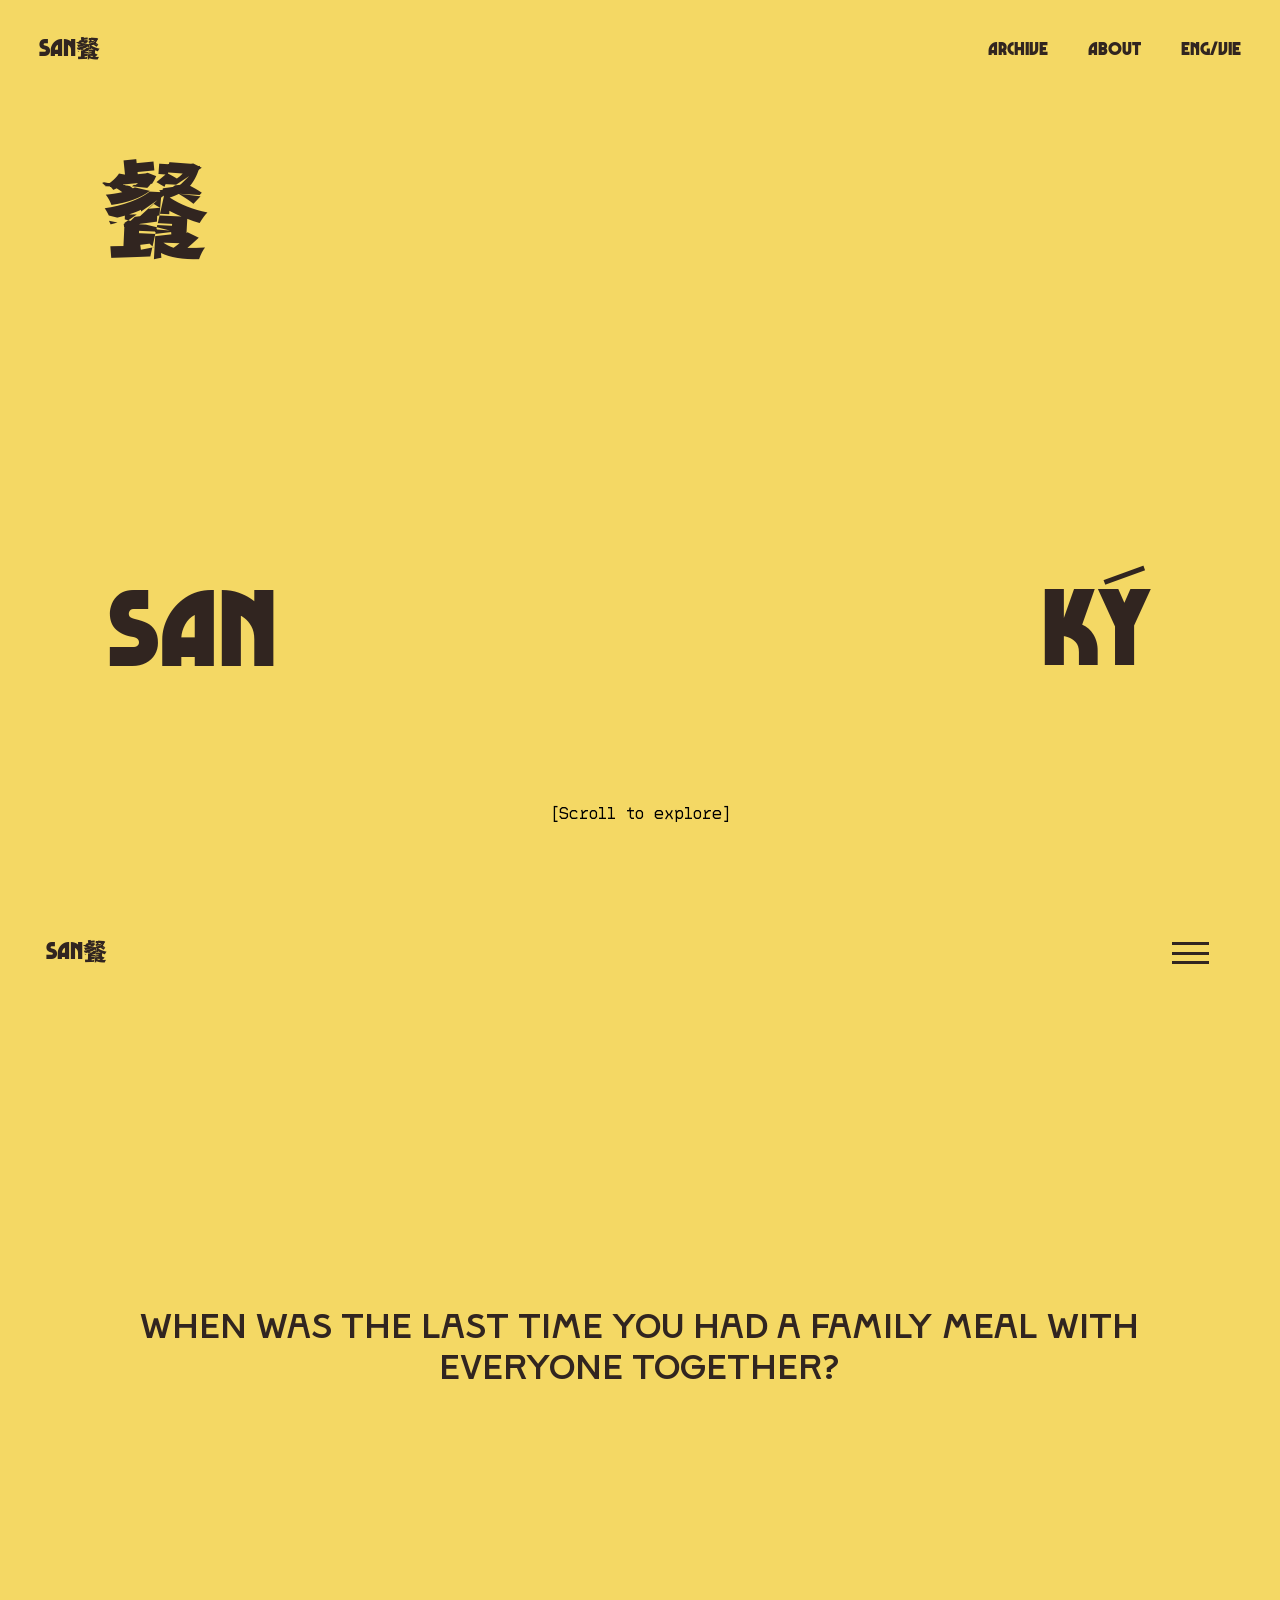
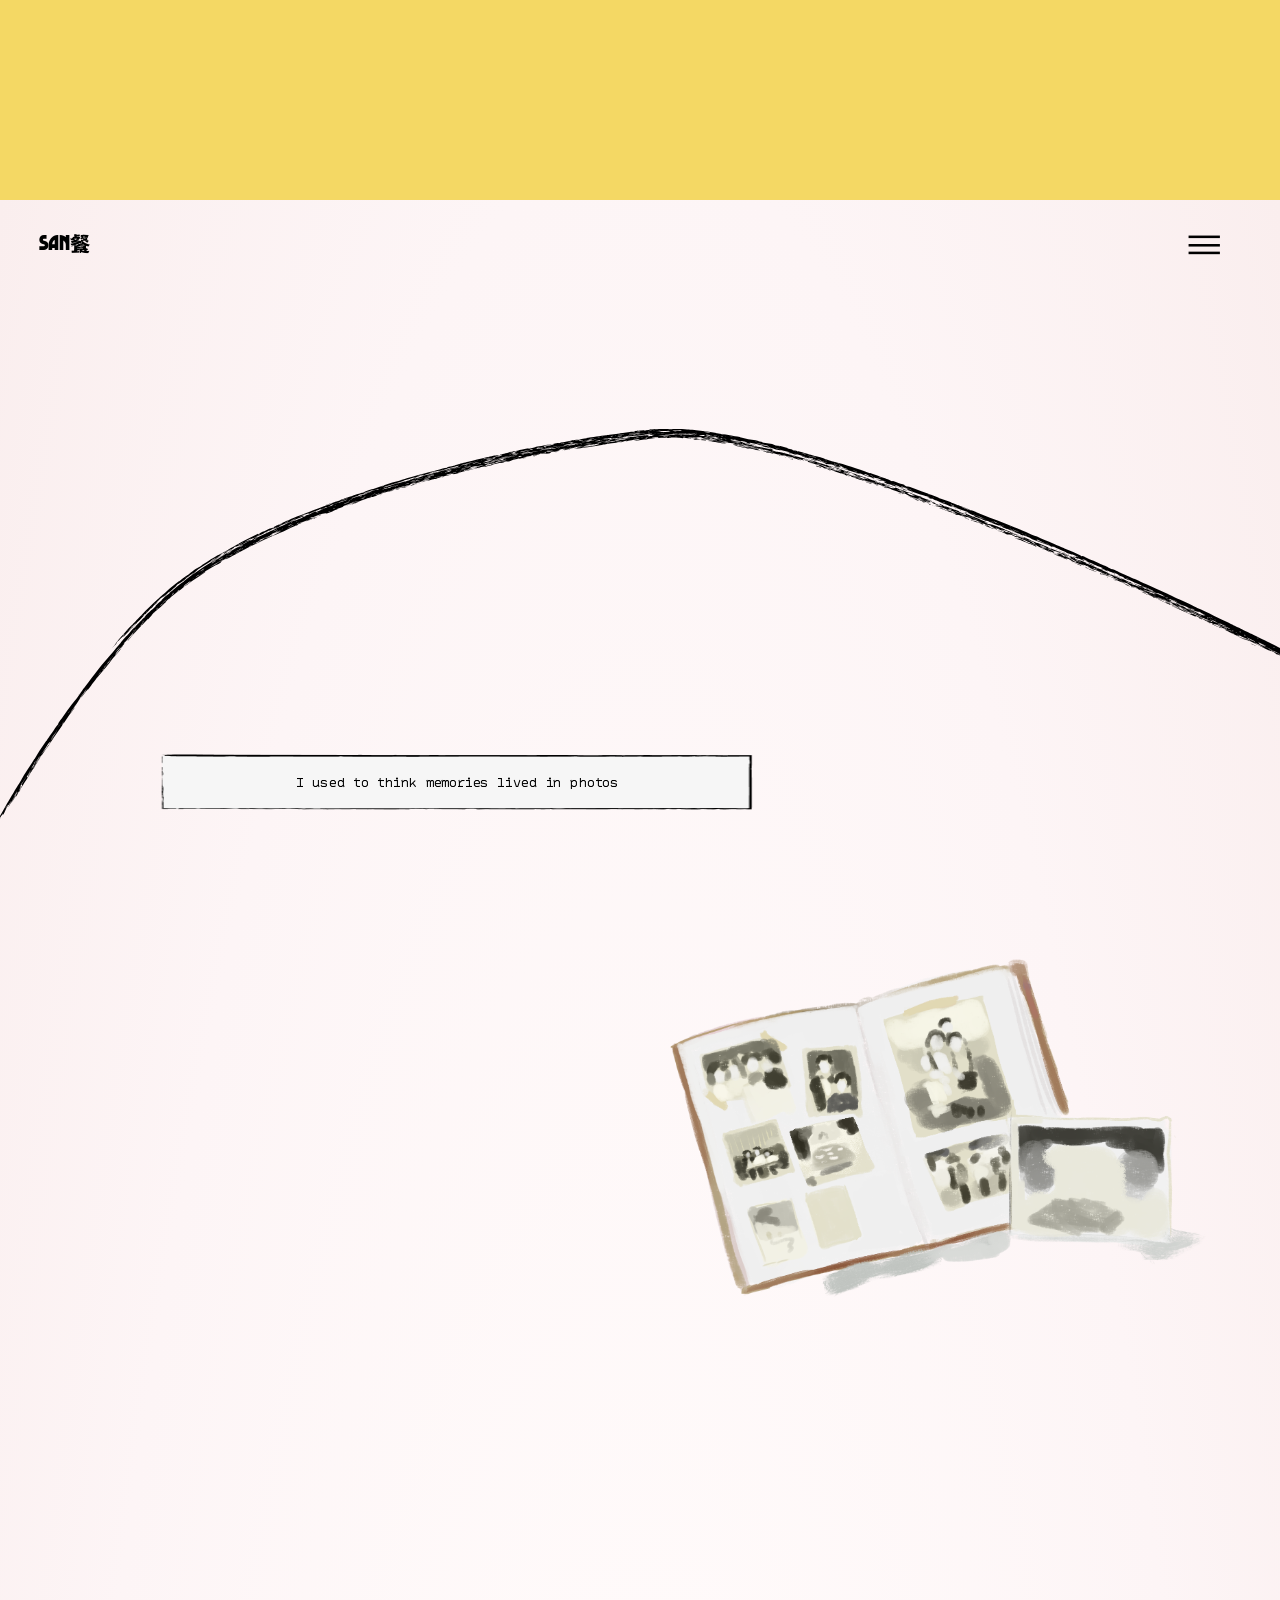
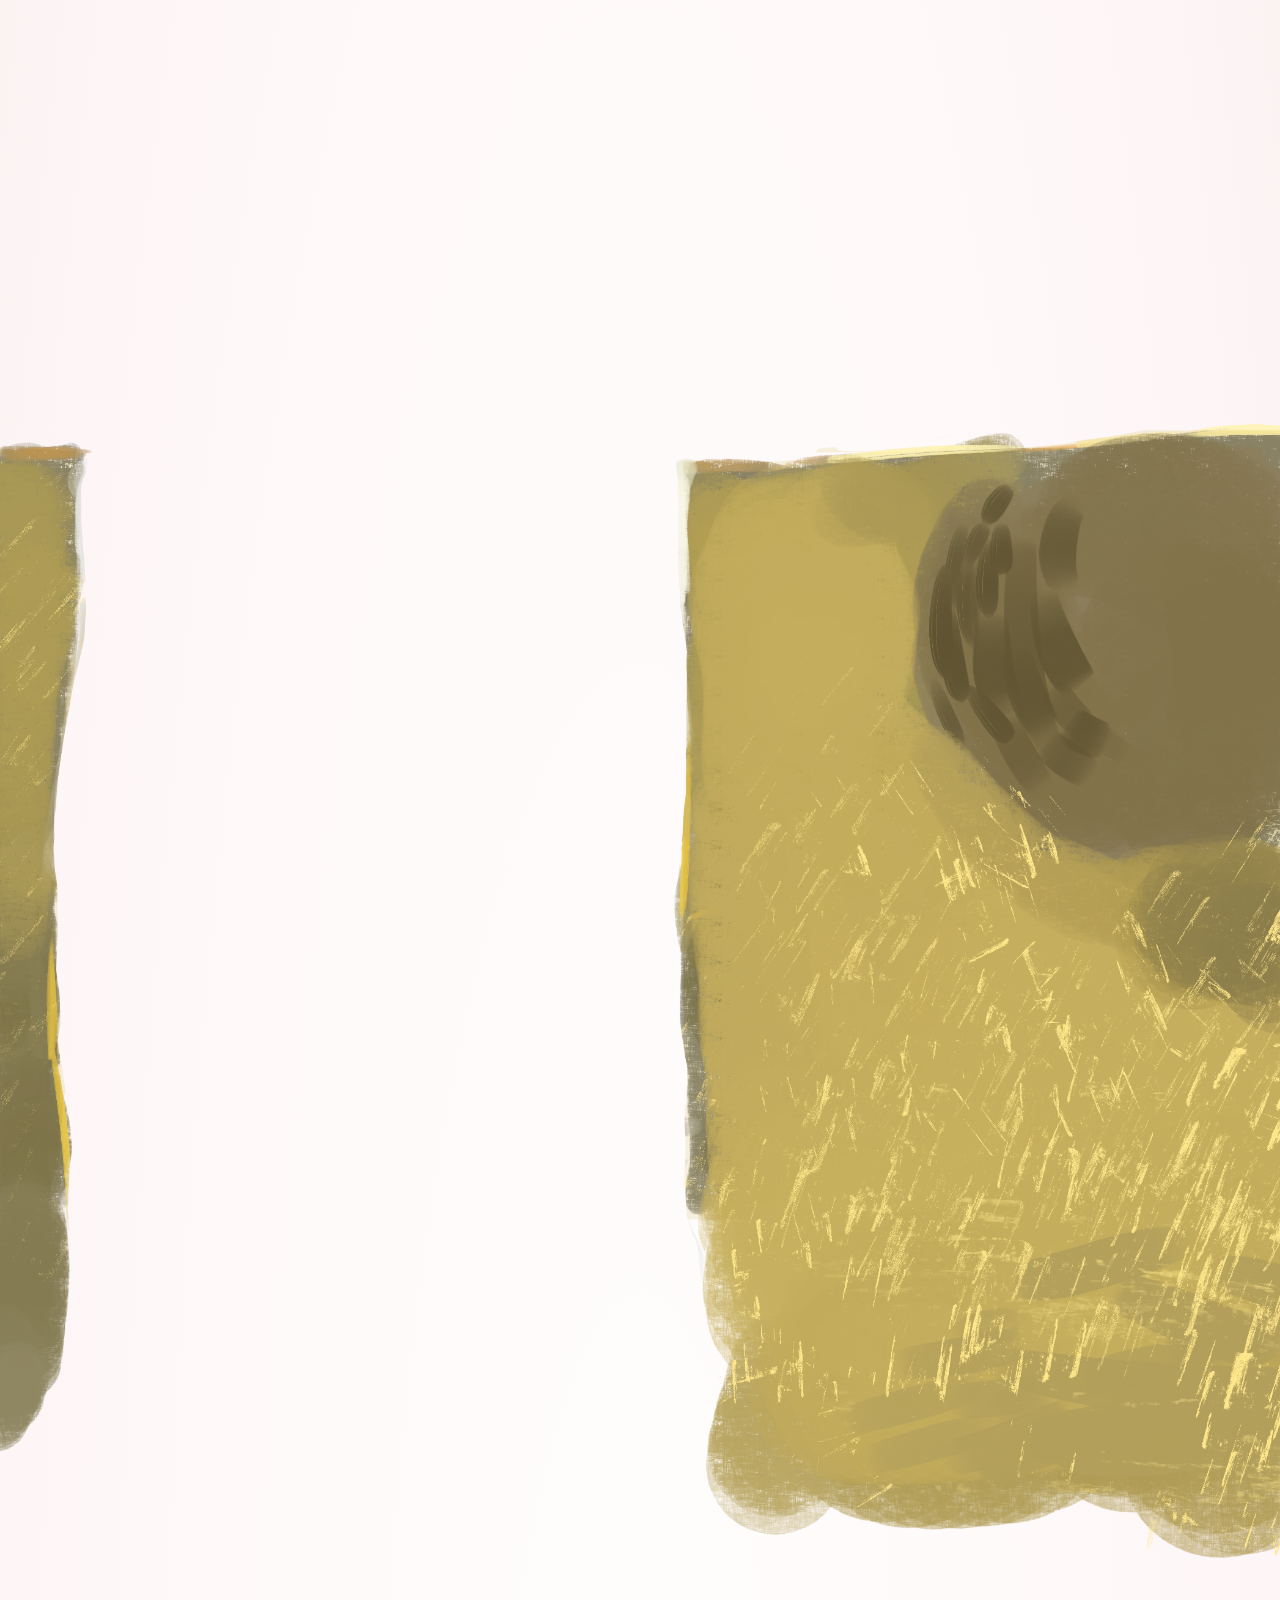
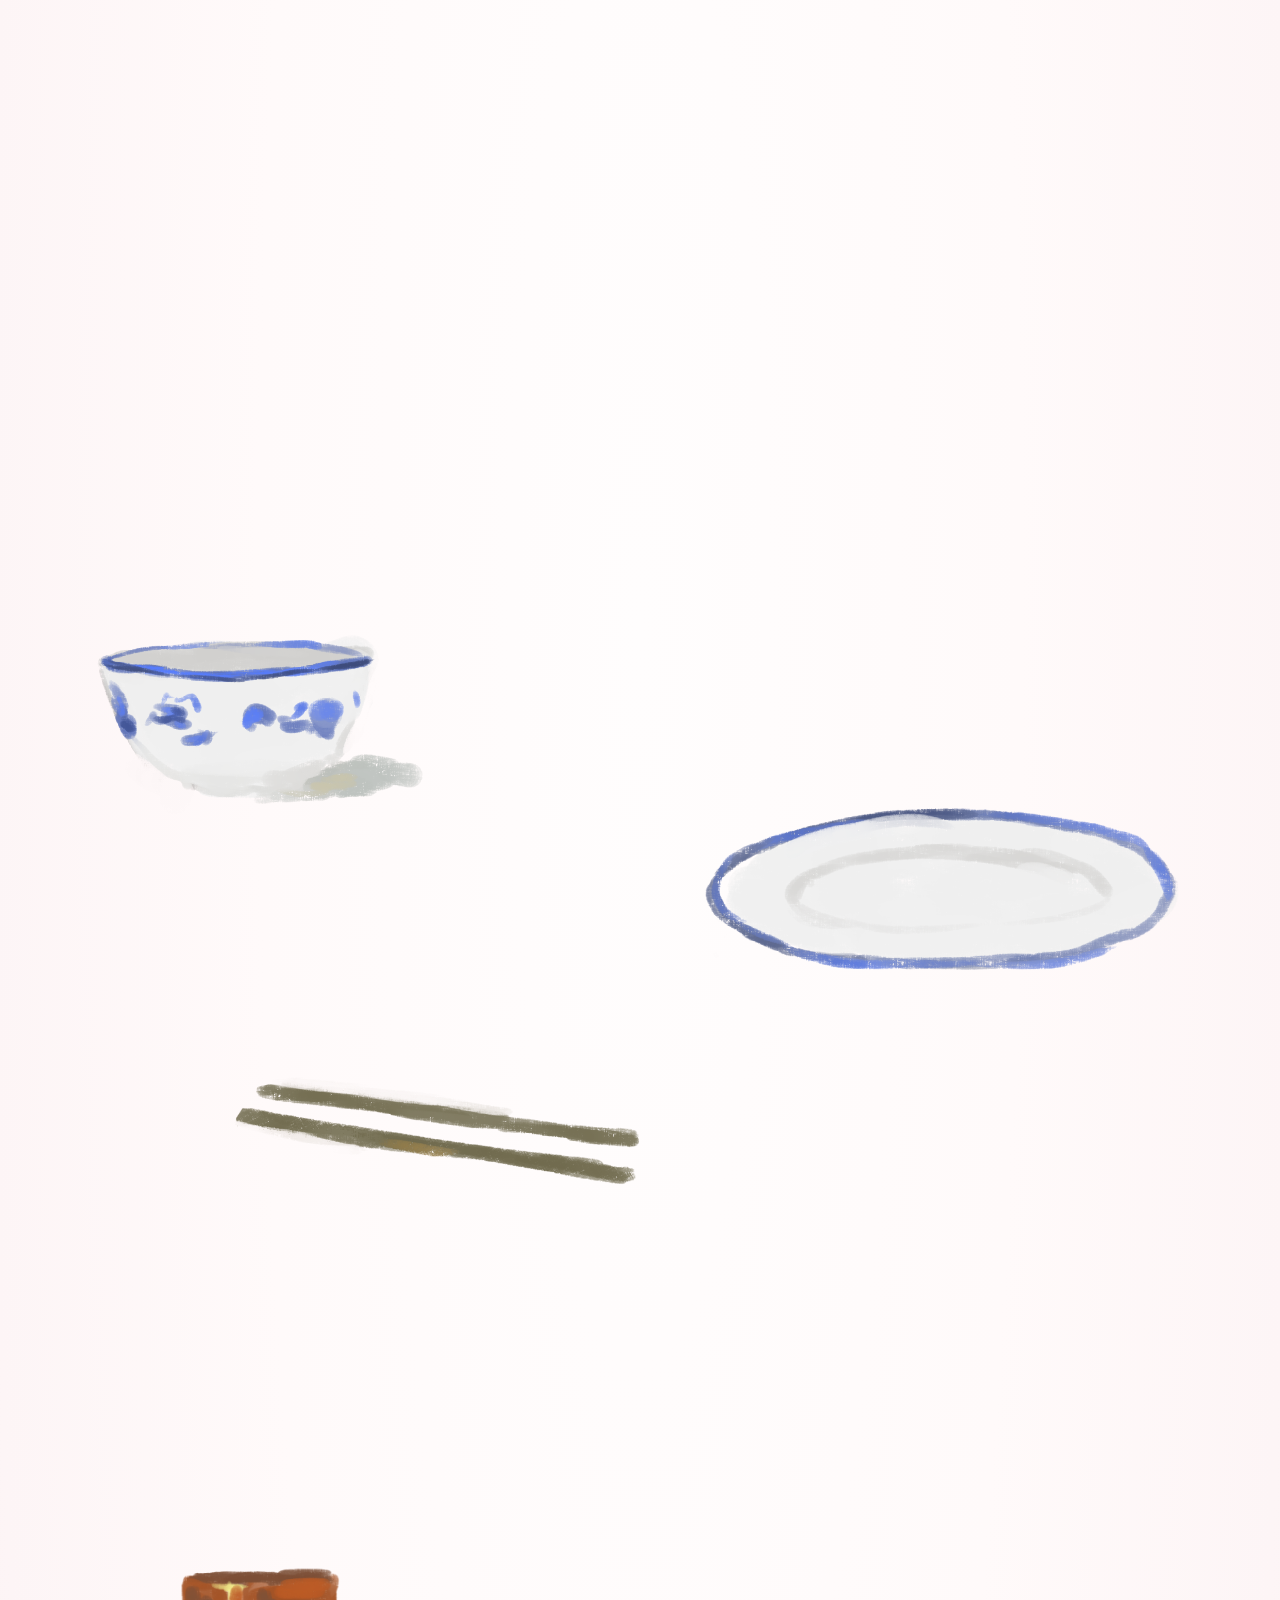
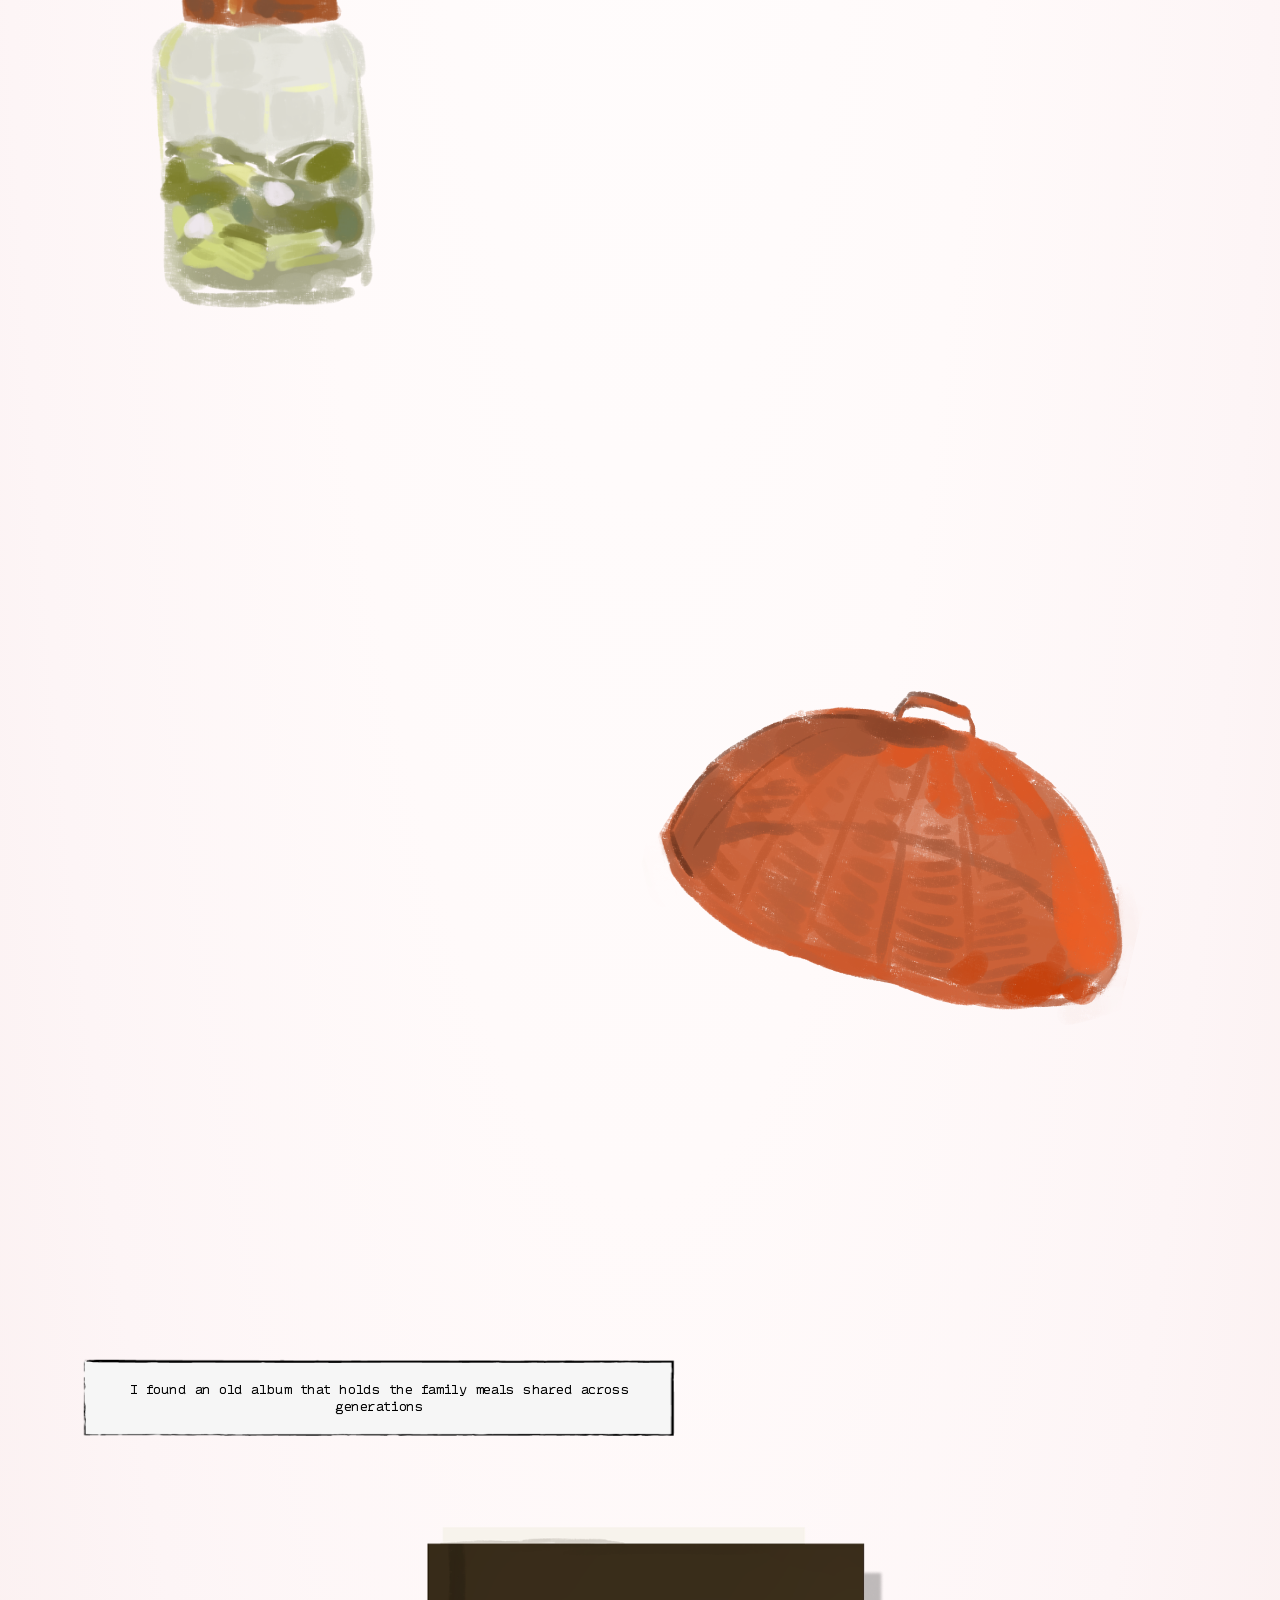
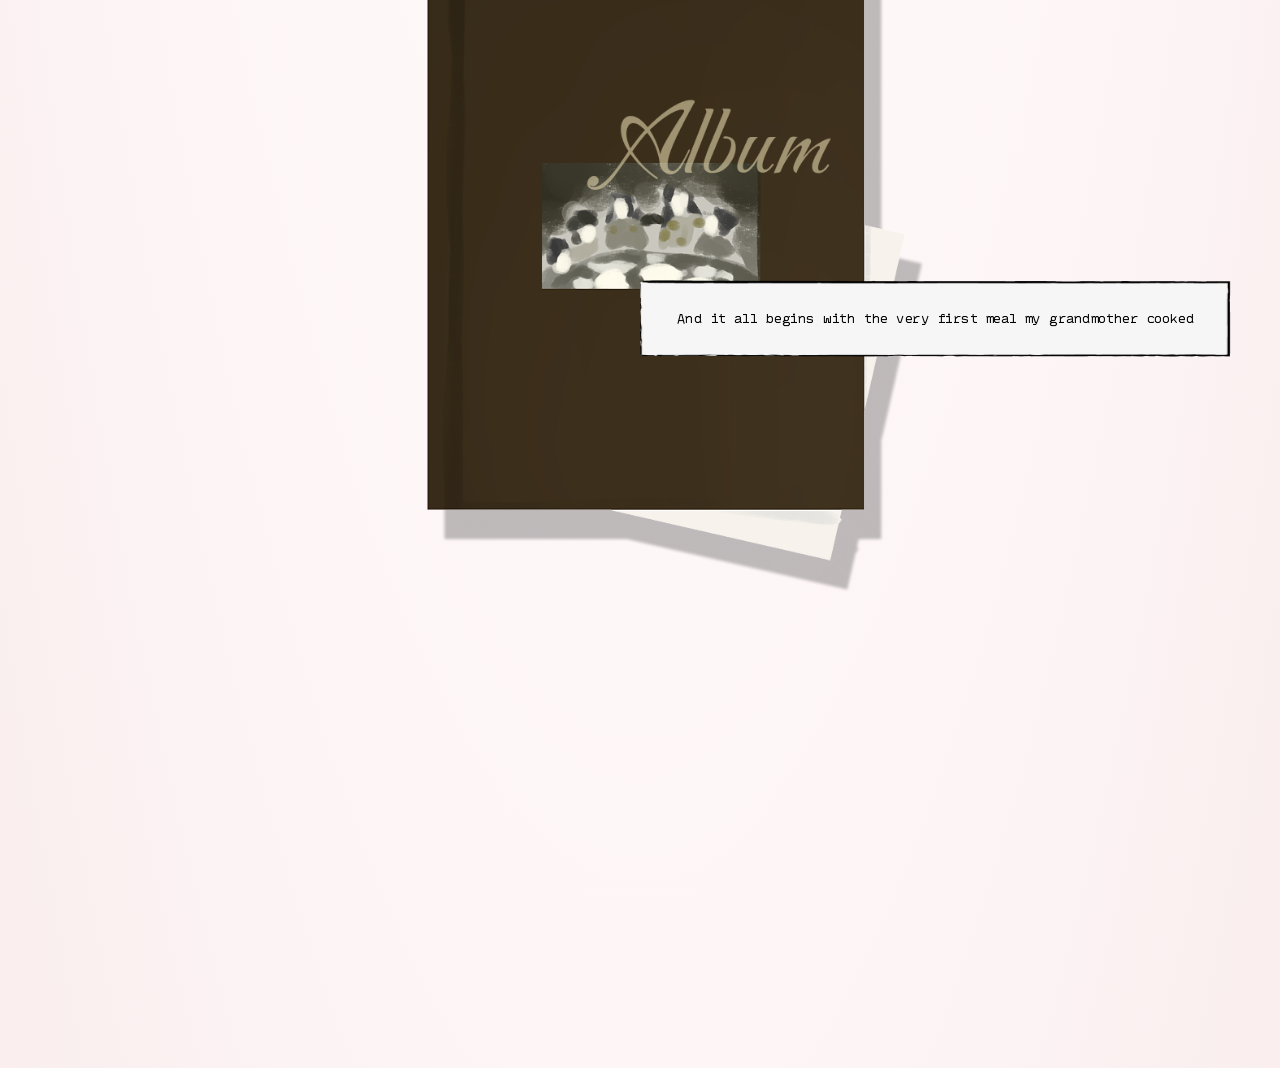
==== index.html @ 3f231390 "Cập nhật mã nguồn từ file ZIP Google AI Studio" ====
<!DOCTYPE html>
<html lang="en">

<head>
    <meta charset="UTF-8">
    <meta name="viewport" content="width=device-width, initial-scale=1.0">
    <title>SAN Ký</title>
    <link rel="stylesheet" href="./Style.css">
</head>

<body>

    <section class="hero" id="heroSection">

        <div class="brand">
            <span class="brand-text">San</span>
            <span class="brand-cn">餐</span>
        </div>

        <nav class="nav-links">
            <a href="#">Archive</a>
            <a href="#">About</a>
            <a href="#">Eng/vie</a>
        </nav>

        <div class="hero-kanji">餐</div>

        <div class="hero-title-left">SAN</div>

        <div class="hero-title-right">KÝ</div>

        <div class="scroll-hint">
            [Scroll to explore]
        </div>

        <div id="cursorTrail"></div>

    </section>


    <section class="story-screen" id="storyScreen">

        <div class="story-brand">
            <span class="brand-text">San</span>
            <span class="brand-cn">餐</span>
        </div>

        <button class="menu-btn" type="button">
            <span></span>
            <span></span>
            <span></span>
        </button>

        <div class="story-content">

            <div class="story-stage active" id="questionStage">

                <p class="story-text reveal-line">
                    WHEN WAS THE LAST TIME YOU HAD A FAMILY MEAL WITH EVERYONE TOGETHER?
                </p>

            </div>

            <div class="story-stage" id="seatStage">

                <p class="story-text reveal-line">
                    Take a seat
                </p>

            </div>

            <div class="story-stage" id="discoverStage">

                <p class="story-text reveal-line">
                    Let's dIscover IT together
                </p>

                <button
                    class="start-btn"
                    id="startButton"
                    type="button"
                >

                    <img
                        id="startButtonImage"
                        src="./assets/button/START.png"
                        alt="START"
                    >

                </button>

            </div>

        </div>

    </section>


    <section class="memory-screen" id="memoryScreen">

        <div class="memory-brand">
            <span class="brand-text">San</span>
            <span class="brand-cn">餐</span>
        </div>

        <button class="memory-menu-btn" type="button">
            <span></span>
            <span></span>
            <span></span>
        </button>


        <div
            class="memory-message memory-message-1"
            id="memoryMessage1"
        >

            <div class="memory-text memory-text-1">
                The soft clinking of bowls and chopsticks can be heard
            </div>

        </div>


        <div
            class="memory-message memory-message-2"
            id="memoryMessage2"
        >

            <div class="memory-text memory-text-2">
                They live around the dining table, in the meals we share with the people we love
            </div>

        </div>


        <div
            class="memory-message memory-message-3"
            id="memoryMessage3"
        >

            <div class="memory-text memory-text-3">
                Some memories are not found in big moments
            </div>

        </div>


        <div
            class="memory-scroll-hint"
            id="memoryScrollHint"
        >
            [Scroll to explore]
        </div>

    </section>


    <section
        class="journey-section"
        id="journeySection"
    >

        <div class="journey-canvas">


            <div class="journey-header">

                <span class="brand-text">
                    San
                </span>

                <span class="brand-cn">
                    餐
                </span>

            </div>


            <button
                class="journey-menu"
                type="button"
            >

                <span></span>
                <span></span>
                <span></span>

            </button>


            <img
                class="curve-frame"
                src="./assets/story/curve.svg"
                alt=""
            >


            <div class="story-frame story-frame-1">

                <img
                    src="./assets/story/frame.png"
                    alt=""
                >

                <p>
                    I used to think memories lived in photos
                </p>

            </div>


            <img
                class="long-ban"
                src="./assets/story/album-photo.png"
                alt=""
            >


            <div
                class="kitchen-scene"
                id="kitchenScene"
            >

                <div
                    class="kitchen-reveal"
                    id="kitchenReveal"
                >

                    <img
                        src="./assets/story/kitchen.png"
                        class="kitchen-source"
                        id="kitchenSource"
                        alt=""
                    >

                    <canvas
                        id="kitchenCanvas"
                        class="kitchen-canvas"
                    ></canvas>

                    <img
                        src="./assets/story/kitchen-front.png"
                        class="kitchen-wall"
                        alt=""
                    >

                </div>

            </div>


            <div
                class="story-frame story-frame-2 journey-text-2"
                id="journeyText2"
            >

                <img
                    src="./assets/story/frame.png"
                    alt=""
                >

                <p>
                    Later, I found them in a simple bowl, a pair of chopsticks,
                    or a familiar dish on the table
                </p>

            </div>


            <img
                class="food food-bowl"
                src="./assets/story/bowl.png"
                alt=""
            >


            <img
                class="food food-plate"
                src="./assets/story/plate.png"
                alt=""
            >


            <img
                class="food food-chopsticks"
                src="./assets/story/chopsticks.png"
                alt=""
            >


            <img
                class="food food-jar"
                src="./assets/story/salt-jar.png"
                alt=""
            >


            <img
                class="album-open"
                src="./assets/story/food-cover.png"
                alt=""
            >


            <div class="story-frame story-frame-3">

                <img
                    src="./assets/story/frame.png"
                    alt=""
                >

                <p>
                    I found an old album that holds the family meals
                    shared across generations
                </p>

            </div>


           <img 
    class="album-cover"
    id="openAlbum"
    src="./assets/story/album.png" 
    alt="" 
>


        


            <div class="story-frame story-frame-4">

                <img
                    src="./assets/story/frame.png"
                    alt=""
                >

                <p>
                    And it all begins with the very first meal
                    my grandmother cooked
                </p>

            </div>


        </div>

    </section>


    <script src="./script.js"></script>

</body>

</html>
---- Style.css ----
@font-face {
    font-family: 'Lodestone';
    src: url('./assets/fonts/iCielBC Lodestone.woff2') format('woff2');
    font-weight: 400;
}

@font-face {
    font-family: 'ZeroGothic';
    src: url('./assets/fonts/ZeroGothic.woff2') format('woff2');
    font-weight: 400 700;
}

@font-face {
    font-family: 'StampaV2';
    src: url('./assets/fonts/DFVN STAMPA V2.woff2') format('woff2');
    font-weight: 400;
}

@font-face {
    font-family: 'BVH Anto Plot Mono Trial';
    src: url('./assets/fonts/BVHAntoPlotMonoTrial-Regular.woff2') format('woff2');
    font-weight: 400;
}

:root {
    --asset-scale: 1;
    --journey-scale: 1;
}

* {
    box-sizing: border-box;
}

html,
body {
    margin: 0;
    padding: 0;
    width: 100%;
    scrollbar-width: none;
    -ms-overflow-style: none;
}

html::-webkit-scrollbar,
body::-webkit-scrollbar {
    display: none;
    width: 0;
    height: 0;
}

html {
    scroll-behavior: auto;
}

body {
    overflow-x: hidden;
    background: #F4D864;
}

button {
    font: inherit;
}

.hero {
    position: relative;
    width: 100vw;
    height: 100vh;
    overflow: hidden;
    background: #F4D864;
    color: #312520;
}

.brand {
    position: absolute;
    left: 3.042%;
    top: 4.073%;
    z-index: 20;
    display: flex;
}

.brand-text {
    font-family: 'Lodestone', sans-serif;
    font-size: 24px;
    font-weight: 400;
    line-height: 1;
}

.brand-cn {
    font-family: 'ZeroGothic', sans-serif;
    font-size: 24px;
    font-weight: 400;
    line-height: 1;
}

.nav-links {
    position: absolute;
    right: 3.042%;
    top: 4.582%;
    z-index: 20;
    display: flex;
    align-items: center;
    gap: 40px;
}

.nav-links a {
    color: #312520;
    text-decoration: none;
    font-family: 'Lodestone', sans-serif;
    font-size: 18px;
    font-weight: 400;
    line-height: 1;
}

.hero-kanji {
    position: absolute;
    left: 7.870%;
    top: 17.515%;
    font-family: 'ZeroGothic', sans-serif;
    font-size: calc(128px * var(--asset-scale));
    font-weight: 700;
    line-height: 1;
}

.hero-title-left {
    position: absolute;
    left: 8.466%;
    top: 64.562%;
    font-family: 'Lodestone', sans-serif;
    font-size: calc(128px * var(--asset-scale));
    font-weight: 400;
    line-height: 1;
}

.hero-title-right {
    position: absolute;
    left: 81.349%;
    top: 64.460%;
    font-family: 'Lodestone', sans-serif;
    font-size: calc(128px * var(--asset-scale));
    font-weight: 400;
    line-height: 1;
}

.scroll-hint {
    position: absolute;
    left: 50%;
    top: 89.104%;
    transform: translateX(-50%);
    color: #000;
    font-family: 'BVH Anto Plot Mono Trial', monospace;
    font-size: calc(20px * var(--asset-scale));
    font-weight: 400;
    line-height: normal;
    white-space: nowrap;
    z-index: 20;
    pointer-events: none;
}

#cursorTrail {
    position: absolute;
    inset: 0;
    overflow: hidden;
    pointer-events: none;
    z-index: 10;
}

.trail-img {
    position: absolute;
    width: 220px;
    height: auto;
    pointer-events: none;
    opacity: 0;
    transform: translate(-50%, -50%) rotate(var(--rotation)) scale(.82);
    transition:
        opacity .35s ease,
        transform .35s ease;
}

.trail-img.show {
    opacity: 1;
    transform: translate(-50%, -50%) rotate(var(--rotation)) scale(1);
}

.story-screen {
    position: relative;
    width: 100vw;
    height: 100vh;
    overflow: hidden;
    background: #F4D864;
    color: #312520;
}

.story-brand {
    position: absolute;
    left: 46px;
    top: 40px;
    display: flex;
    z-index: 10;
}

.menu-btn,
.memory-menu-btn {
    position: absolute;
    right: 71px;
    top: 42px;
    width: 36.67px;
    height: 22px;
    padding: 0;
    border: 0;
    background: transparent;
    z-index: 20;
}

.menu-btn span,
.memory-menu-btn span {
    position: absolute;
    left: 0;
    width: 36.67px;
    height: 3px;
    background: #312520;
}

.menu-btn span:nth-child(1),
.memory-menu-btn span:nth-child(1) {
    top: 0;
}

.menu-btn span:nth-child(2),
.memory-menu-btn span:nth-child(2) {
    top: 9.5px;
}

.menu-btn span:nth-child(3),
.memory-menu-btn span:nth-child(3) {
    top: 19px;
}

.story-content {
    position: absolute;
    left: 6.746%;
    top: 45.112%;
    width: 86.508%;
}

.story-stage {
    position: absolute;
    inset: 0;
    display: flex;
    flex-direction: column;
    align-items: center;
    opacity: 0;
    visibility: hidden;
    pointer-events: none;
}

.story-stage.active {
    opacity: 1;
    visibility: visible;
    pointer-events: auto;
}

.story-text {
    width: 100%;
    margin: 0;
    text-align: center;
    font-family: 'StampaV2', sans-serif;
    font-size: calc(40px * var(--asset-scale));
    font-weight: 400;
    line-height: 1.2;
    color: #312520;
}

.reveal-line {
    clip-path: inset(0 100% 0 0);
}

#questionStage .reveal-line {
    clip-path: inset(0);
}

#seatStage.active .reveal-line,
#discoverStage.active .reveal-line {
    animation: textReveal 3.5s cubic-bezier(.22, 1, .36, 1) forwards;
}

@keyframes textReveal {
    from {
        clip-path: inset(0 100% 0 0);
    }

    to {
        clip-path: inset(0);
    }
}

.start-btn {
    position: absolute;
    left: 50%;
    top: calc(124px * var(--asset-scale));
    width: calc(270px * var(--asset-scale));
    height: calc(78px * var(--asset-scale));
    padding: 0;
    border: 0;
    background: transparent;
    transform: translate(-50%, 10px);
    opacity: 0;
    visibility: hidden;
    pointer-events: none;
    cursor: pointer;
    transition:
        opacity 1.35s ease,
        transform 1.35s cubic-bezier(.22, 1,.36, 1);
}

.start-btn.show {
    opacity: 1;
    visibility: visible;
    pointer-events: auto;
    transform: translate(-50%, 0);
}

.start-btn img {
    display: block;
    width: 100%;
    height: 100%;
    object-fit: contain;
}

.memory-screen {
    position: fixed;
    inset: 0;
    width: 100vw;
    height: 100vh;
    overflow: hidden;
    background:
        radial-gradient(
            ellipse at center,
            #fffdfd 0%,
            #fffafa 42%,
            #fdf5f6 72%,
            #faeeee 100%
        );
    z-index: 100;
    opacity: 0;
    visibility: hidden;
    pointer-events: none;
    transition: opacity .7s ease;
}

.memory-screen.active {
    opacity: 1;
    visibility: visible;
    pointer-events: auto;
}

.memory-screen.leave {
    opacity: 0;
    pointer-events: none;
}

.memory-brand {
    position: absolute;
    left: 46px;
    top: 40px;
    display: flex;
    z-index: 10;
}

.memory-message {
    position: absolute;
    opacity: 0;
    visibility: hidden;
    pointer-events: none;
    transform: translateY(14px);
    transition:
        opacity .75s ease,
        transform 1s cubic-bezier(.22, 1, .36, 1),
        visibility 0s linear .75s;
}

.memory-message.is-visible {
    opacity: 1;
    visibility: visible;
    transform: translateY(0);
    transition:
        opacity .75s ease,
        transform 1s cubic-bezier(.22, 1, .36, 1),
        visibility 0s;
}

.memory-text {
    position: absolute;
    display: flex;
    justify-content: center;
    align-items: center;
    text-align: center;
    color: #000;
    background: #F6F6F6;
    outline: 4px solid #000;
    outline-offset: -2px;
    padding: 10px;
    font-family: 'BVH Anto Plot Mono Trial', monospace;
    font-size: calc(20px * var(--asset-scale));
    font-weight: 400;
    line-height: normal;
}

.memory-message-1 {
    left: 10.251%;
    top: 31.161%;
    width: calc(732px * var(--asset-scale));
    height: calc(95px * var(--asset-scale));
}

.memory-text-1 {
    inset: 0;
    width: 100%;
    height: 100%;
}

.memory-message-2 {
    left: 46.693%;
    top: 40.835%;
    width: calc(698px * var(--asset-scale));
    height: calc(90px * var(--asset-scale));
}

.memory-text-2 {
    inset: 0;
    width: 100%;
    height: 100%;
}

.memory-message-3 {
    left: 28.241%;
    top: 36.762%;
    width: calc(658px * var(--asset-scale));
    height: calc(100px * var(--asset-scale));
}

.memory-text-3 {
    inset: 0;
    width: 100%;
    height: 100%;
}

.memory-scroll-hint {
    position: absolute;
    left: 50%;
    top: 89.104%;
    transform: translate(-50%, 12px);
    color: #000;
    font-family: 'BVH Anto Plot Mono Trial', monospace;
    font-size: calc(20px * var(--asset-scale));
    font-weight: 400;
    white-space: nowrap;
    opacity: 0;
    visibility: hidden;
    pointer-events: none;
    transition:
        opacity .8s ease,
        transform 1s cubic-bezier(.22, 1, .36, 1),
        visibility 0s linear .8s;
}

.memory-scroll-hint.show {
    opacity: 1;
    visibility: visible;
    transform: translate(-50%, 0);
    transition:
        opacity .8s ease,
        transform 1s cubic-bezier(.22, 1, .36, 1),
        visibility 0s;
}

.journey-section {
    position: relative;
    width: 100%;
    height: calc(8585px * var(--journey-scale));
    background:
        radial-gradient(
            ellipse at center,
            #fffdfd 0%,
            #fffafa 42%,
            #fdf5f6 72%,
            #faeeee 100%
        );
    overflow: hidden;
}

.journey-canvas {
    position: absolute;
    left: 50%;
    top: 0;
    width: 1512px;
    height: 8585px;
    background:
        radial-gradient(
            ellipse at center,
            #fffdfd 0%,
            #fffafa 42%,
            #fdf5f6 72%,
            #faeeee 100%
        );
    transform: translateX(-50%) scale(var(--journey-scale));
    transform-origin: top center;
}

.journey-header {
    position: absolute;
    left: 46px;
    top: 40px;
    display: flex;
    z-index: 50;
}

.journey-header .brand-text {
    font-size: 24px;
}

.journey-header .brand-cn {
    font-size: 24px;
}

.journey-menu {
    position: absolute;
    left: 1404px;
    top: 42px;
    width: 36.67px;
    height: 22px;
    padding: 0;
    border: 0;
    background: transparent;
    z-index: 50;
}

.journey-menu span {
    position: absolute;
    left: 0;
    width: 36.67px;
    height: 3px;
    background: #000;
}

.journey-menu span:nth-child(1) {
    top: 0;
}

.journey-menu span:nth-child(2) {
    top: 9.5px;
}

.journey-menu span:nth-child(3) {
    top: 19px;
}

.curve-frame {
    position: absolute;
    left: 0;
    top: 270px;
    width: 1512px;
    height: auto;
    display: block;
    z-index: 5;
    pointer-events: none;
}

.journey-text {
    position: absolute;
    display: block;
    z-index: 30;
}

.long-ban {
    position: absolute;
    left: 787px;
    top: 891px;
    width: 642px;
    height: 409px;
    display: block;
    object-fit: contain;
    z-index: 10;
}

.kitchen-scene {
    position: absolute;
    left: 0;
    top: 2144px;
    width: 1512px;
    height: 1367px;
    z-index: 20;
    pointer-events: none;
}

.kitchen-reveal {
    position: absolute;
    left: 0;
    top: 0;
    width: 1512px;
    height: 1367px;
    cursor: crosshair;
    pointer-events: auto;
}

.kitchen-source {
    position: absolute;
    width: 1px;
    height: 1px;
    opacity: 0;
    pointer-events: none;
}

.kitchen-canvas,
.kitchen-wall {
    position: absolute;
    left: 0;
    top: 0;
    width: 1512px;
    height: 1367px;
    display: block;
    object-fit: contain;
    pointer-events: none;
}

.kitchen-canvas {
    z-index: 1;
}

.kitchen-wall {
    z-index: 2;
}

.journey-text-2 {
    opacity: 0;
    visibility: hidden;
    pointer-events: none;
    transform: translateY(18px);
    filter: blur(2px);
    transition:
        opacity .8s ease,
        transform 1s cubic-bezier(.22, 1, .36, 1),
        filter .8s ease;
}

.journey-text-2.is-visible {
    opacity: 1;
    visibility: visible;
    transform: translateY(0);
    filter: blur(0);
}

.food {
    position: absolute;
    display: block;
    object-fit: contain;
    z-index: 20;
}

.food-bowl {
    left: 107px;
    top: 4293px;
    width: 397px;
    height: 220px;
}

.food-chopsticks {
    left: 265px;
    top: 4804px;
    width: 516px;
    height: 149px;
}

.food-plate {
    left: 825px;
    top: 4487px;
    width: 579px;
    height: 215px;
}

.food-jar {
    left: 162px;
    top: 5377px;
    width: 288px;
    height: 442px;
}

.album-open {
    position: absolute;
    left: 822.98px;
    top: 6173px;
    width: 589.26px;
    height: 380.79px;
    display: block;
    object-fit: contain;
    transform: rotate(13deg);
    transform-origin: top left;
    z-index: 20;
}

.album-cover {
    position: absolute;
    left: 495px;
    top: 7233px;
    width: 604px;
    height: auto;
    display: block;
    z-index: 20;
    pointer-events: none;
}

.album-title {
    position: absolute;
    left: 748px;
    top: 7420px;
    color: rgba(236, 222, 178, 0.57);
    font-family: 'Segoe Script', 'Brush Script MT', cursive;
    font-size: 118px;
    font-weight: 400;
    line-height: 1;
    letter-spacing: -5px;
    white-space: nowrap;
    z-index: 25;
    pointer-events: none;
    -webkit-font-smoothing: antialiased;
}

.story-frame {
    position: absolute;
    width: 698px;
    z-index: 45;
    pointer-events: none;
}

.story-frame img {
    position: absolute;
    inset: 0;
    display: block;
    width: 100%;
    height: 100%;
    object-fit: fill;
    z-index: 1;
}

.story-frame p {
    position: absolute;
    inset: 0;
    z-index: 2;
    margin: 0;
    padding: 10px 30px;
    display: flex;
    align-items: center;
    justify-content: center;
    text-align: center;
    font-family: 'BVH Anto Plot Mono Trial', monospace;
    font-size: 16px;
    font-weight: 400;
    line-height: 1.25;
    color: #000;
}

.story-frame-1 {
    left: 191px;
    top: 655px;
    width: 698px;
    height: 65px;
}

.story-frame-2 {
    left: 756px;
    top: 2642px;
    width: 698px;
    height: 90px;
}

.story-frame-3 {
    left: 99px;
    top: 7040px;
    width: 698px;
    height: 90px;
}

.story-frame-4 {
    left: 756px;
    top: 7655px;
    width: 698px;
    height: 90px;
}
.album-cover {
    cursor: pointer !important;
    pointer-events: auto !important;
 }
 .story-frame-4 {
    pointer-events: none;
}

.album-cover {
    cursor: pointer;
    pointer-events: auto;
}
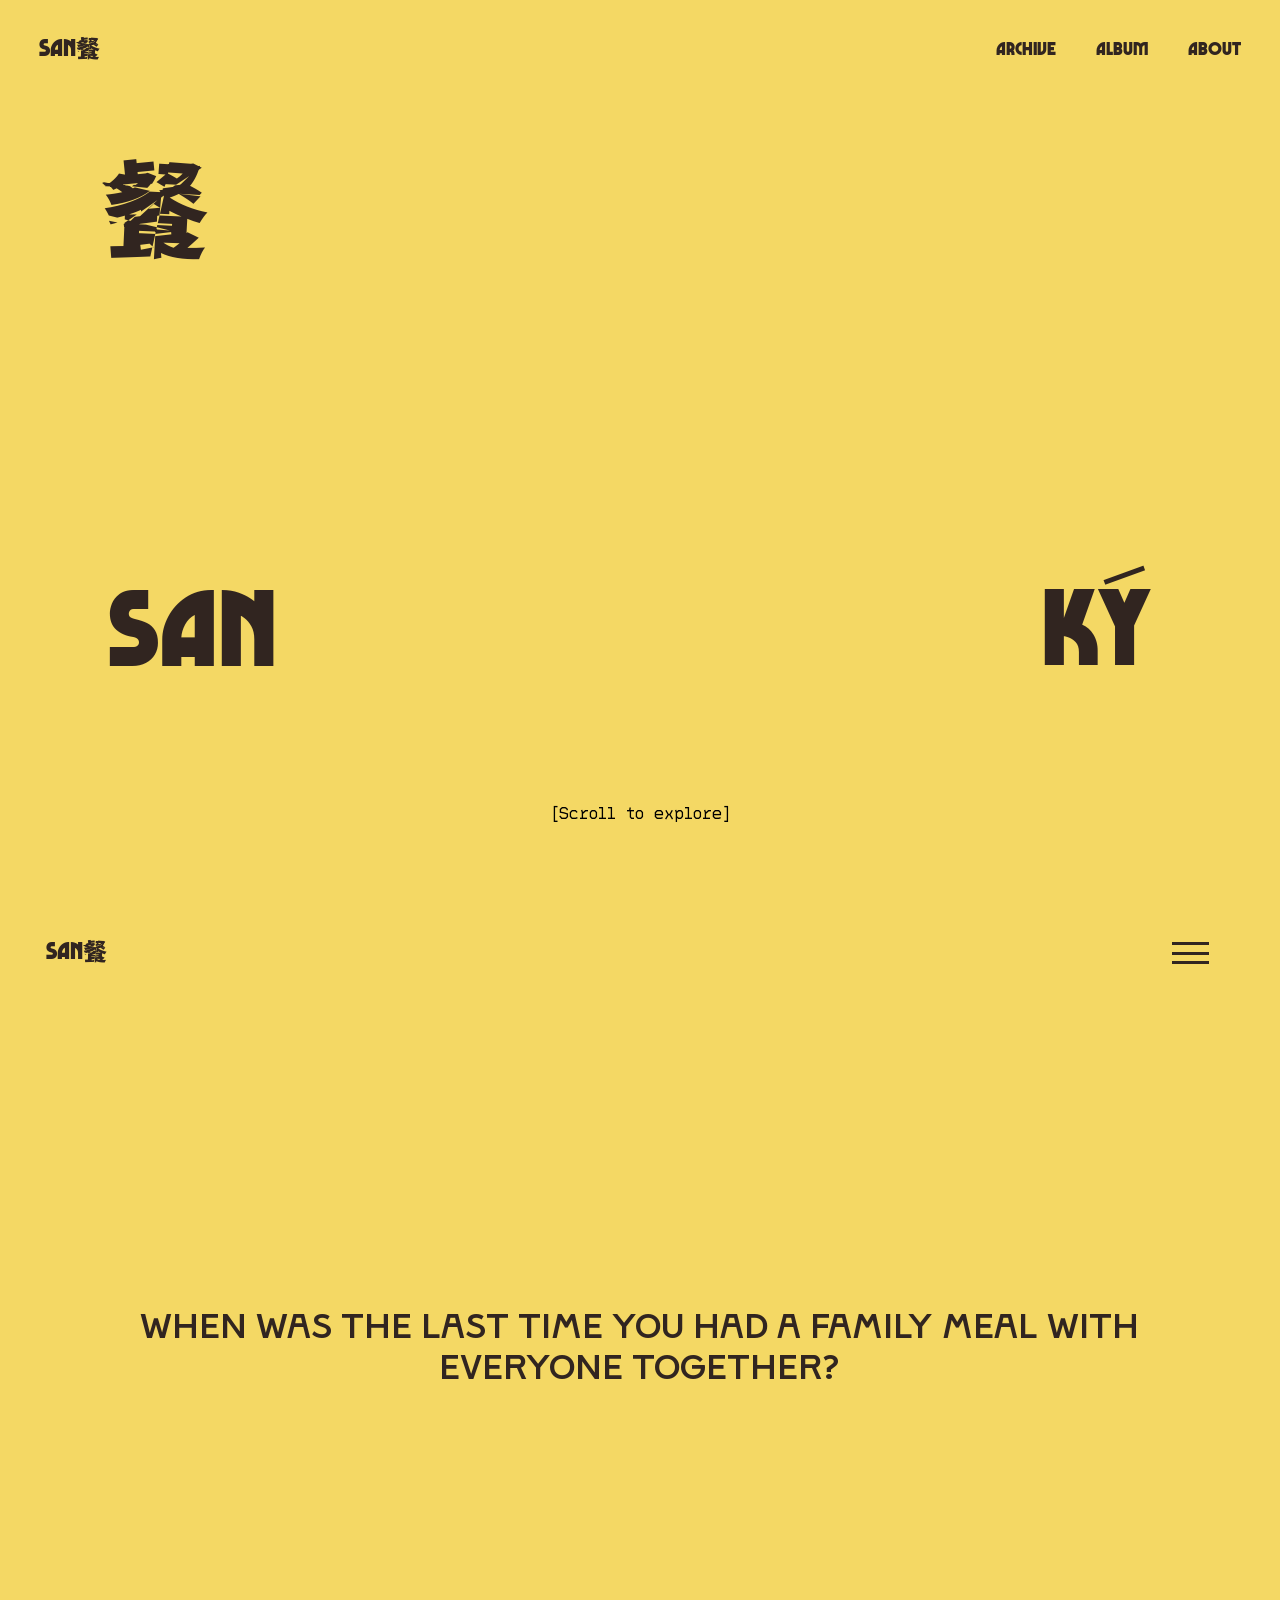
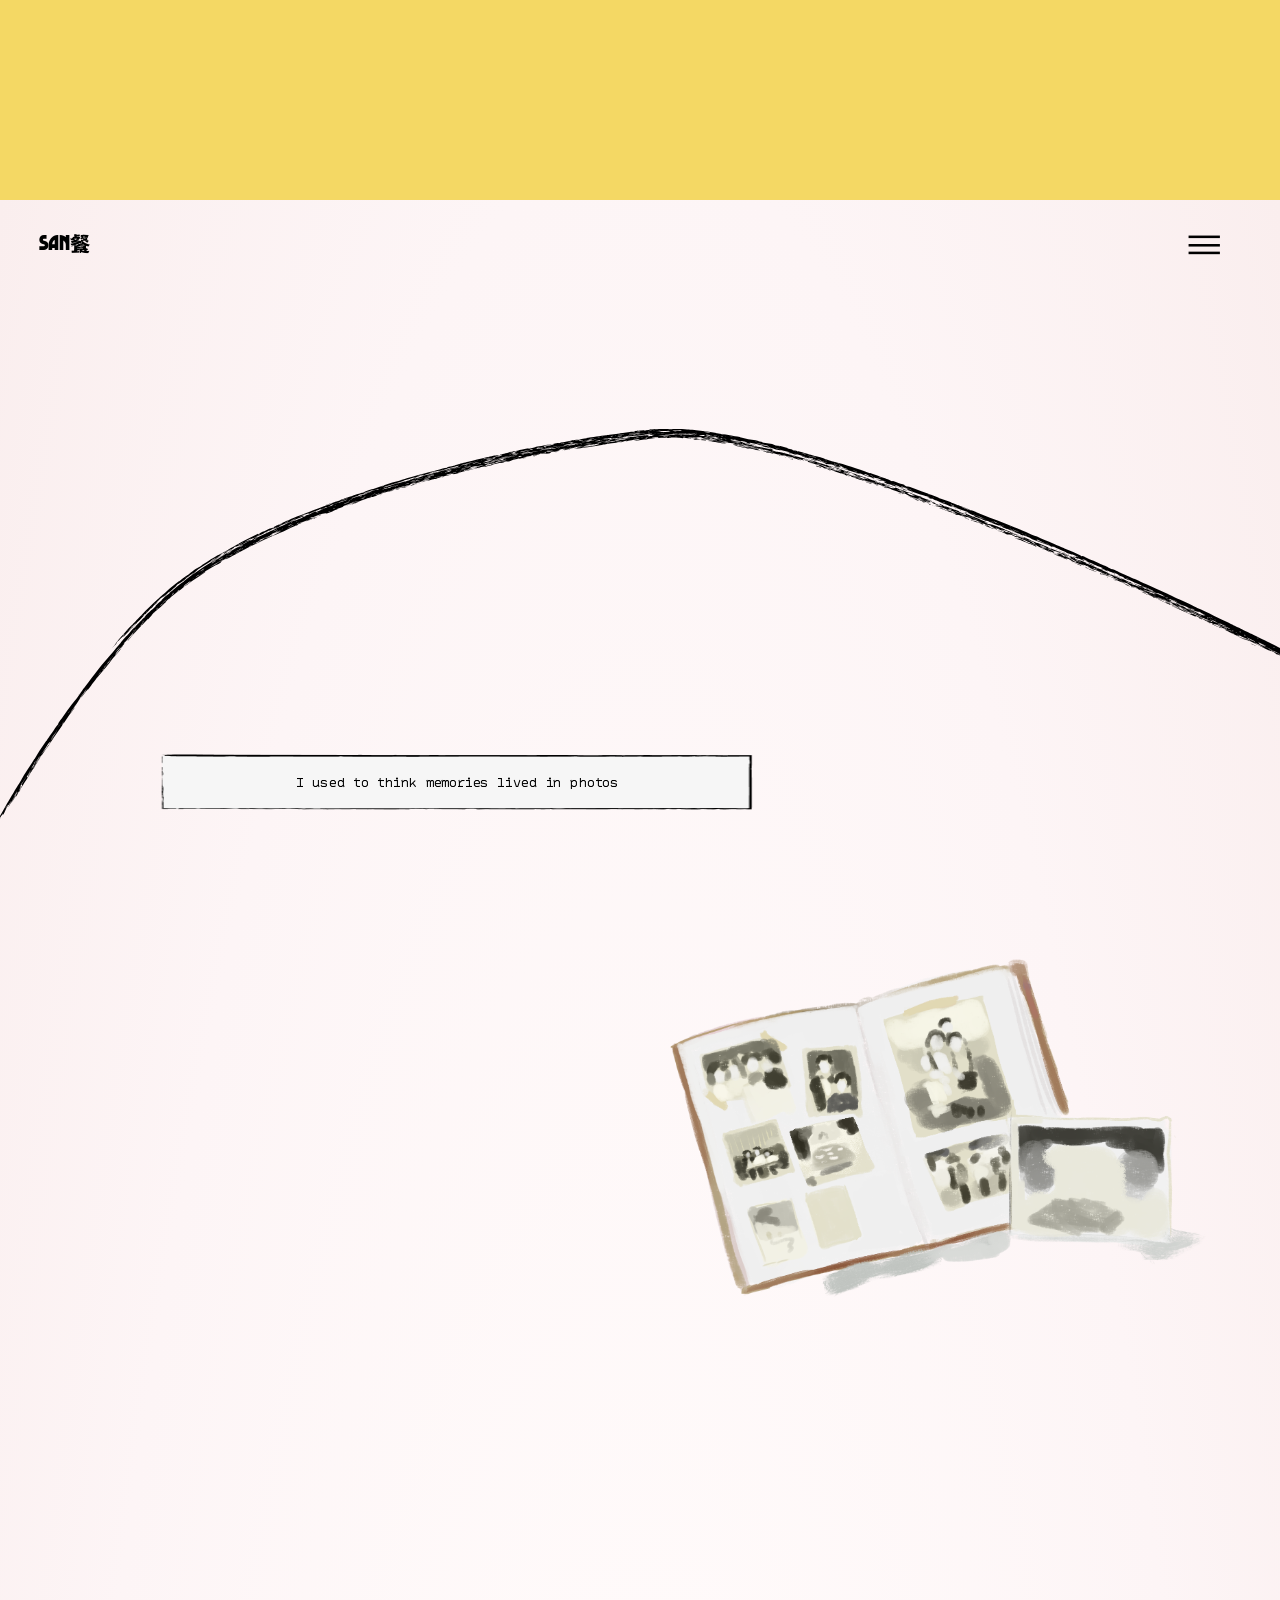
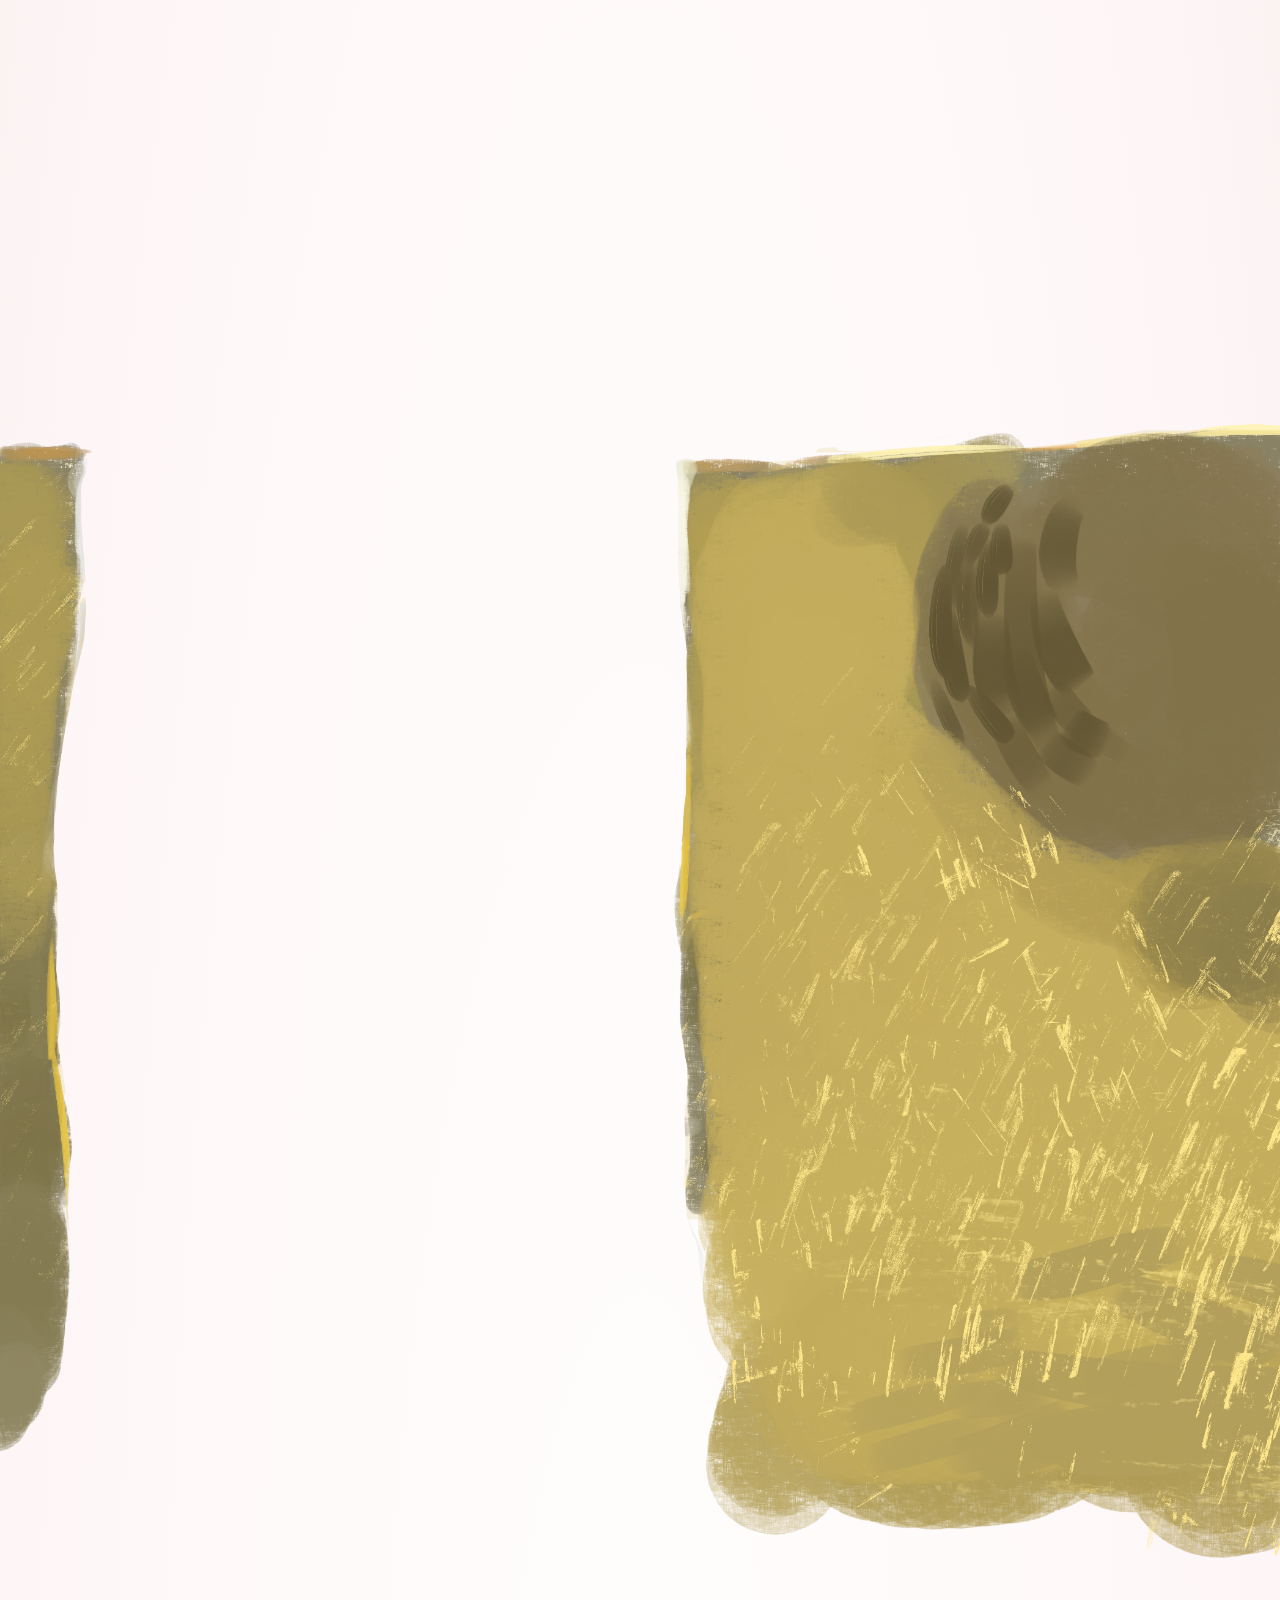
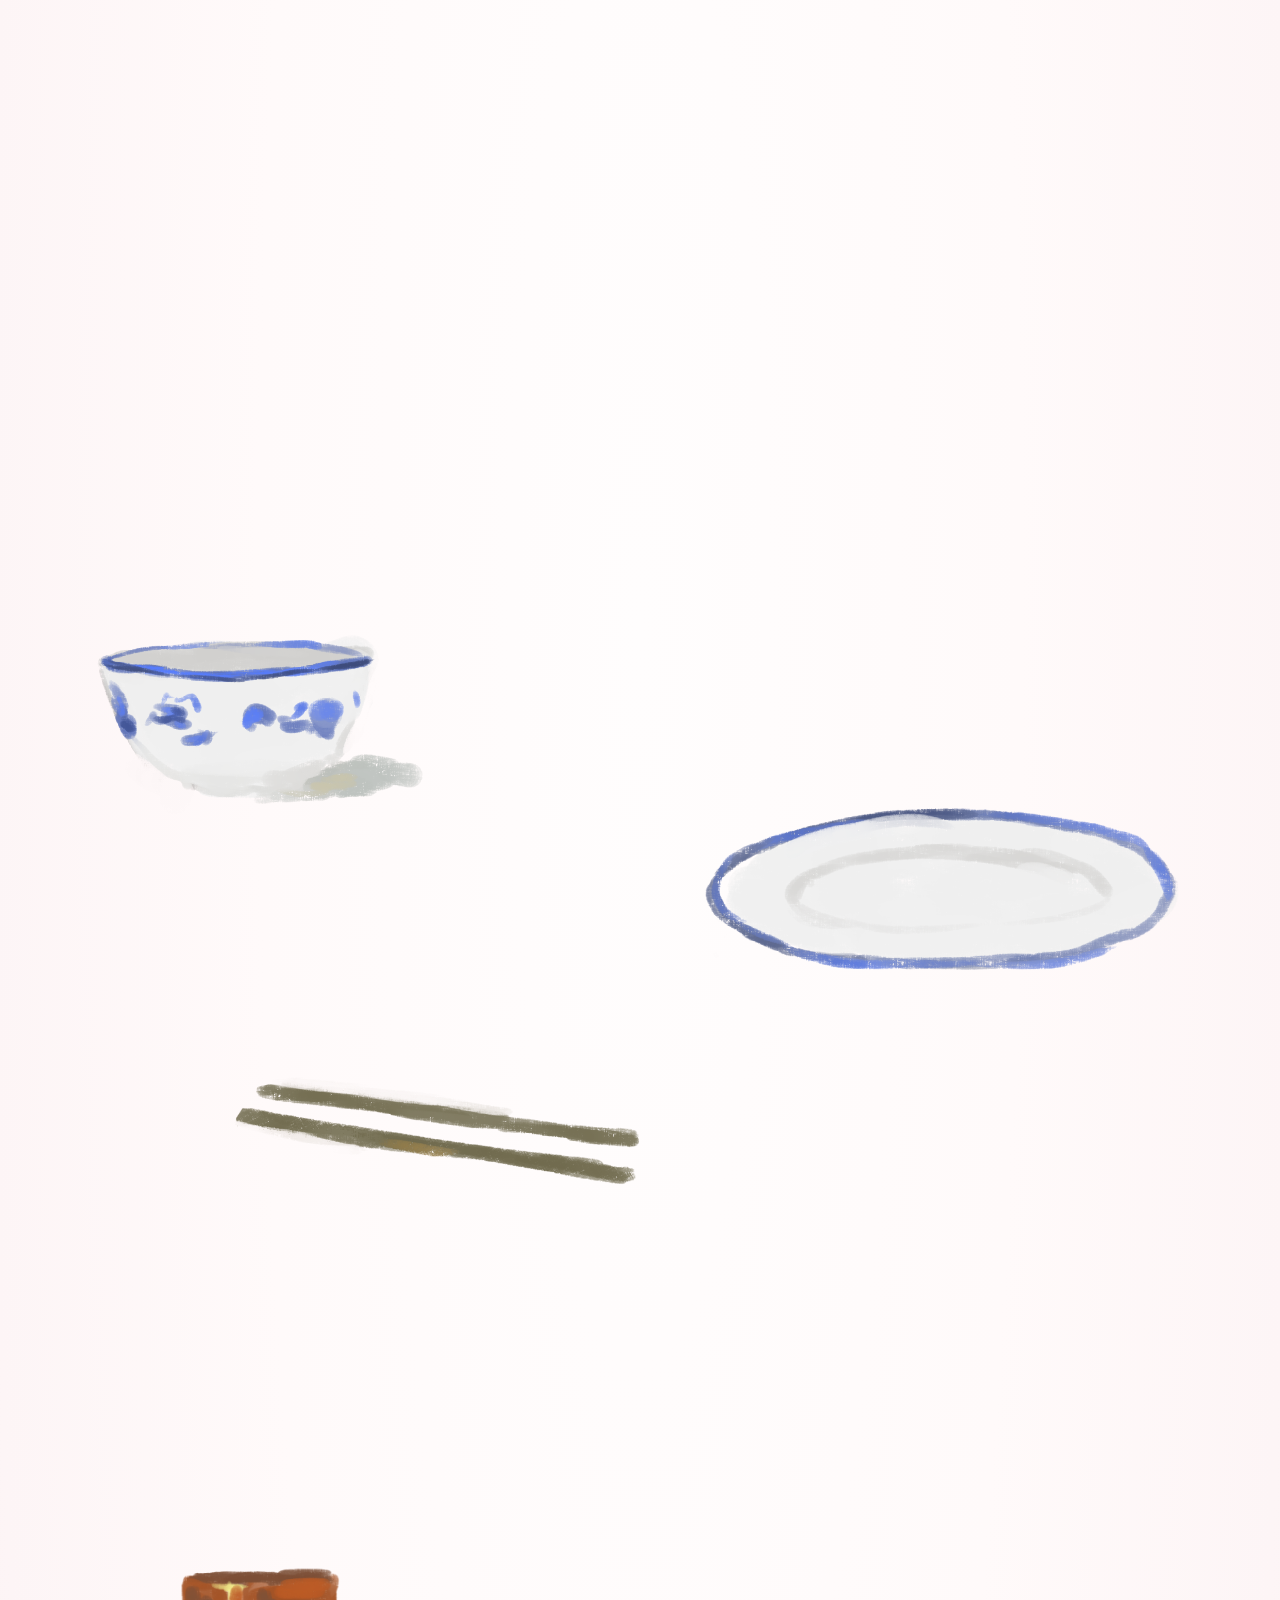
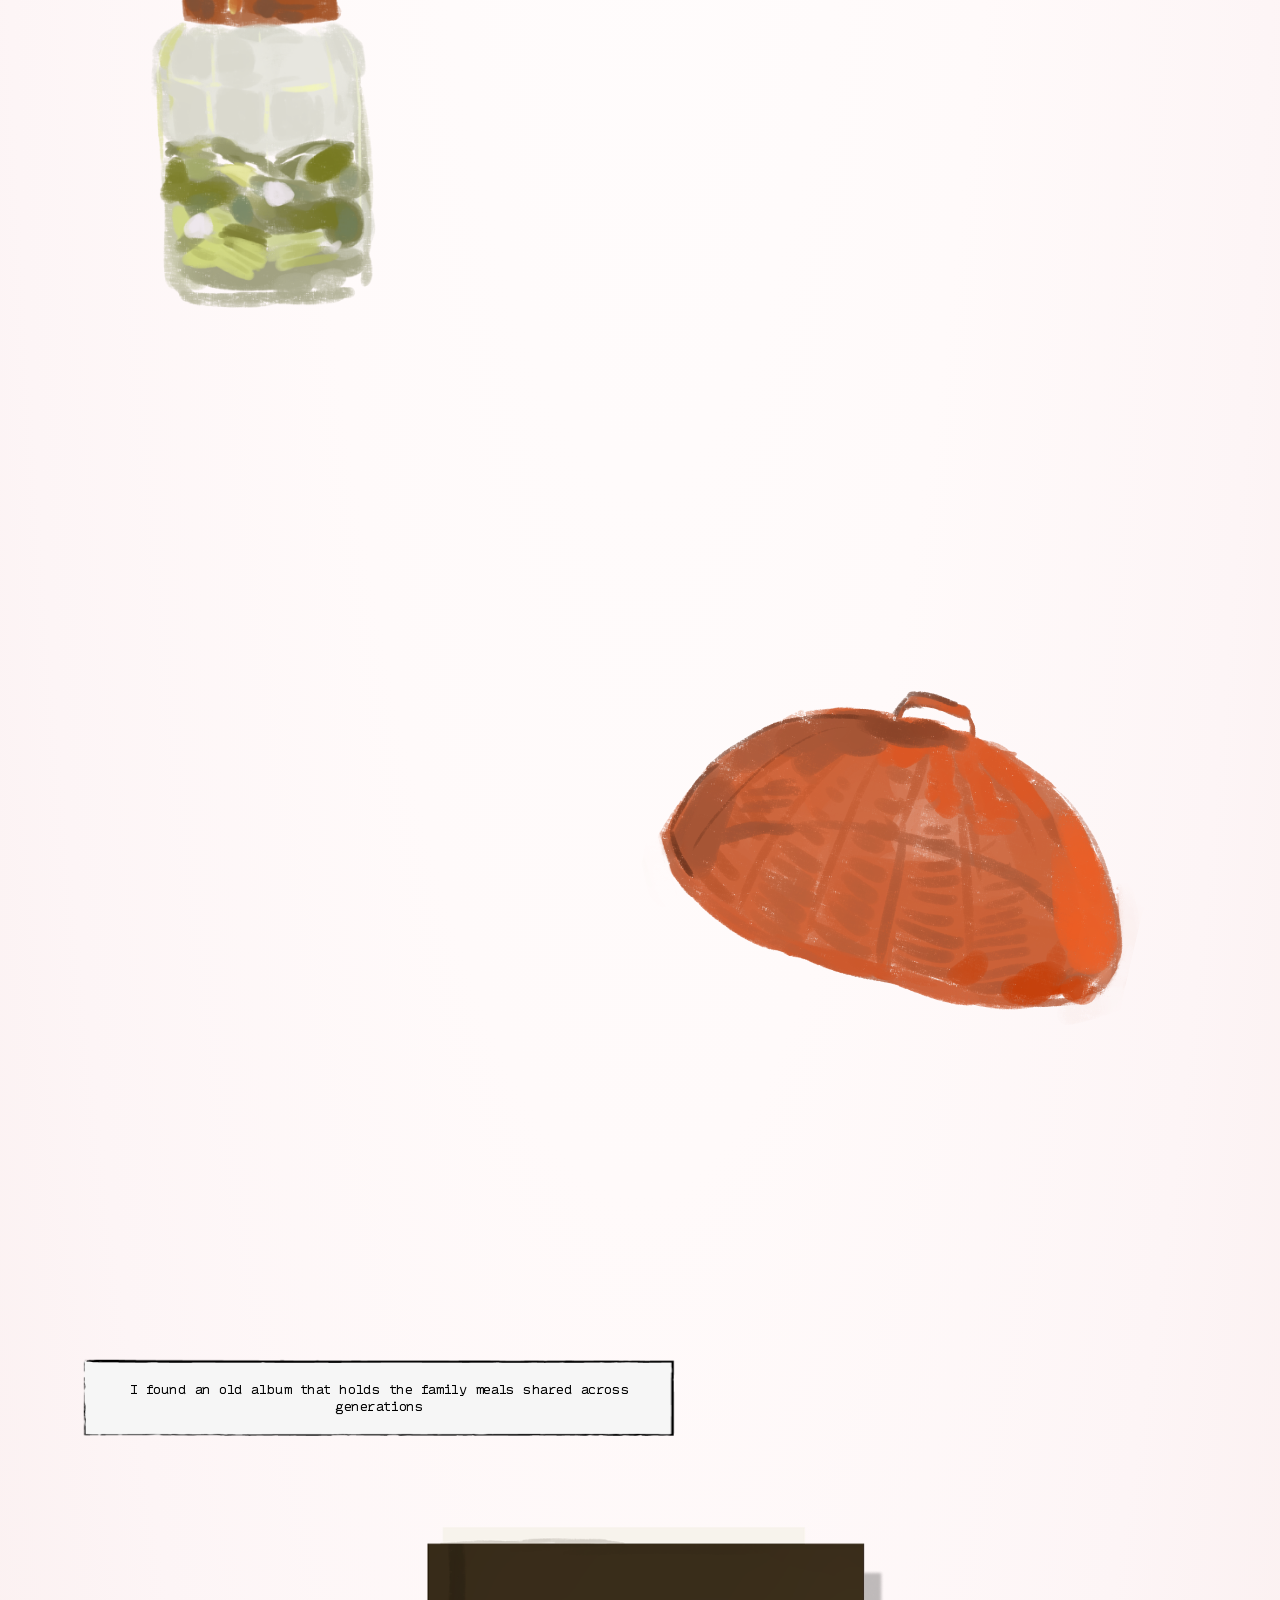
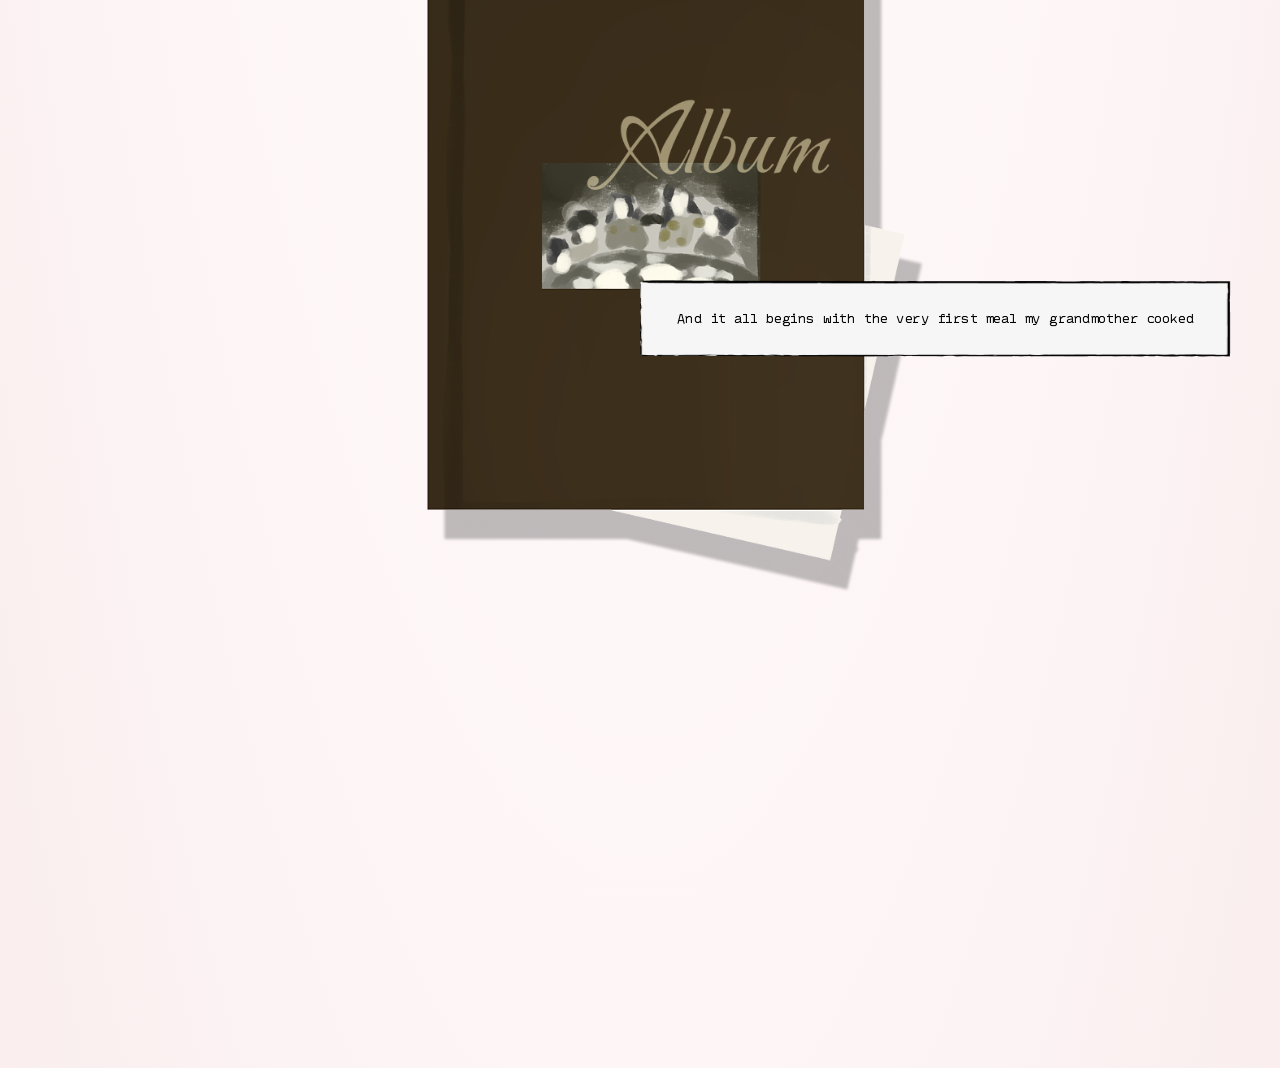
==== commit f6ea1bc3: "Cập nhật mã nguồn từ file ZIP Google AI Studio" ====
--- a/index.html
+++ b/index.html
@@ -18,9 +18,11 @@
         </div>
 
         <nav class="nav-links">
-            <a href="#">Archive</a>
-            <a href="#">About</a>
-            <a href="#">Eng/vie</a>
+            <a href="pick đồ ăn/Archive/archive.html">Archive</a>
+            <a href="album/1975/index.html">Album</a> 
+            <a href="#">About
+
+            </a> 
         </nav>
 
         <div class="hero-kanji">餐</div>
--- a/Style.css
+++ b/Style.css
@@ -705,6 +705,13 @@
     display: block;
     z-index: 20;
     pointer-events: none;
+    cursor: pointer;
+  transition: transform 0.3s ease, box-shadow 0.3s ease, filter 0.3s ease;
+}
+.album-cover:hover {
+  transform: translateY(-6px) scale(1.03);
+
+  filter: brightness(1.05);
 }
 
 .album-title {
